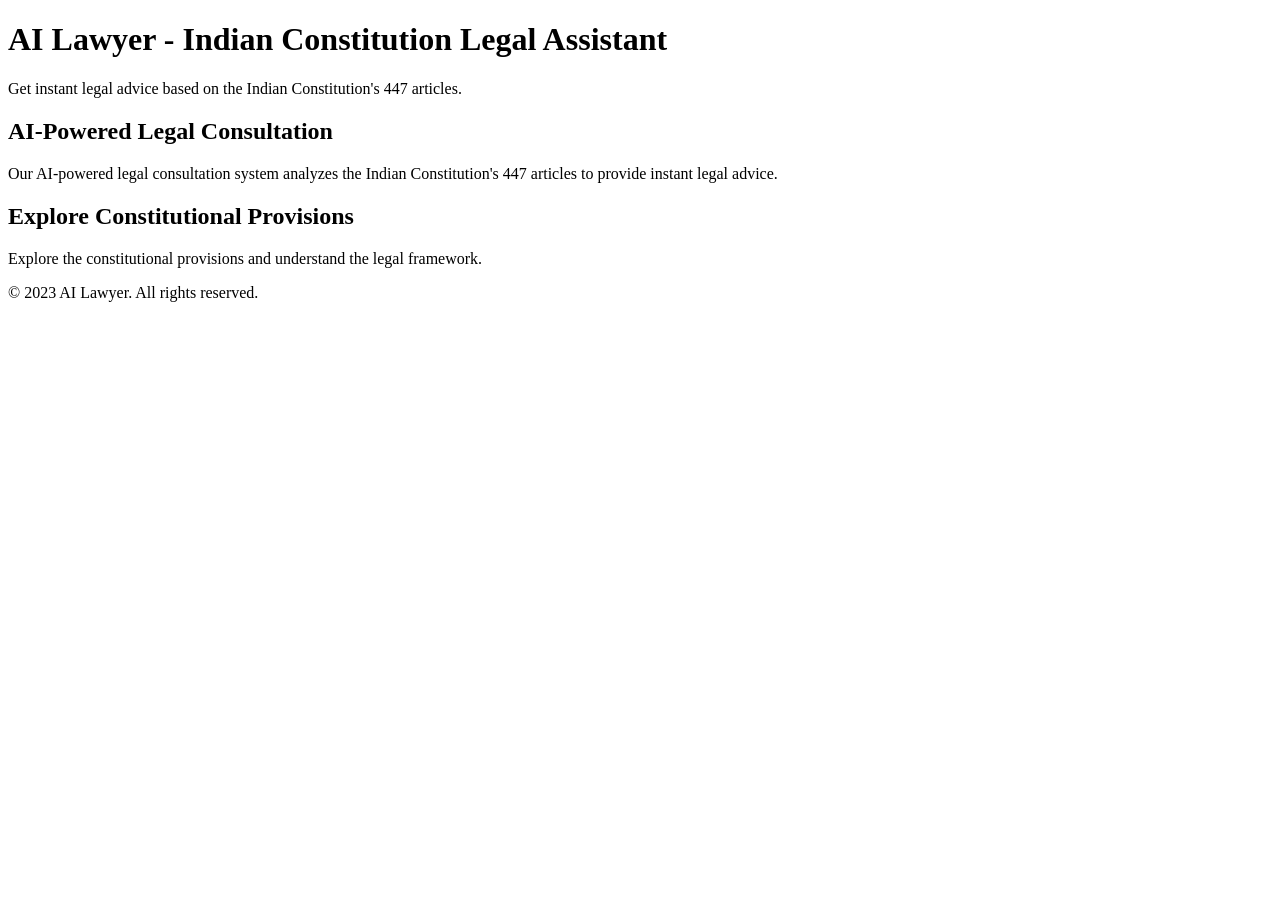
==== docs/index.html @ 7e2f6ca1 "Added files" ====
<!DOCTYPE html>
<html lang="en">
<head>
    <meta charset="UTF-8">
    <meta name="viewport" content="width=device-width, initial-scale=1.0">
    <meta http-equiv="Cache-Control" content="no-cache, no-store, must-revalidate">
    <meta http-equiv="Pragma" content="no-cache">
    <meta http-equiv="Expires" content="0">
    <title>AI Lawyer - Indian Constitution Legal Assistant</title>
    <meta name="description" content="AI-powered legal consultation based on the Indian Constitution's 447 articles. Get instant legal advice and explore constitutional provisions.">
    <link rel="preconnect" href="https://fonts.googleapis.com">
    <link rel="preconnect" href="https://fonts.gstatic.com" crossorigin>
    <link href="https://fonts.googleapis.com/css2?family=Inter:wght@300;400;500;600;700;800&family=Playfair+Display:wght@600;700;800&display=swap" rel="stylesheet">
    <link rel="stylesheet" href="static/style.css">
</head>
<body>
    <header>
        <h1>AI Lawyer - Indian Constitution Legal Assistant</h1>
        <p>Get instant legal advice based on the Indian Constitution's 447 articles.</p>
    </header>
    <main>
        <section>
            <h2>AI-Powered Legal Consultation</h2>
            <p>Our AI-powered legal consultation system analyzes the Indian Constitution's 447 articles to provide instant legal advice.</p>
        </section>
        <section>
            <h2>Explore Constitutional Provisions</h2>
            <p>Explore the constitutional provisions and understand the legal framework.</p>
        </section>
    </main>
    <footer>
        <p>© 2023 AI Lawyer. All rights reserved.</p>
    </footer>
    <script src="static/script.js"></script>
</body>
</html>
---- docs/static/style.css ----
/* ...existing code... */
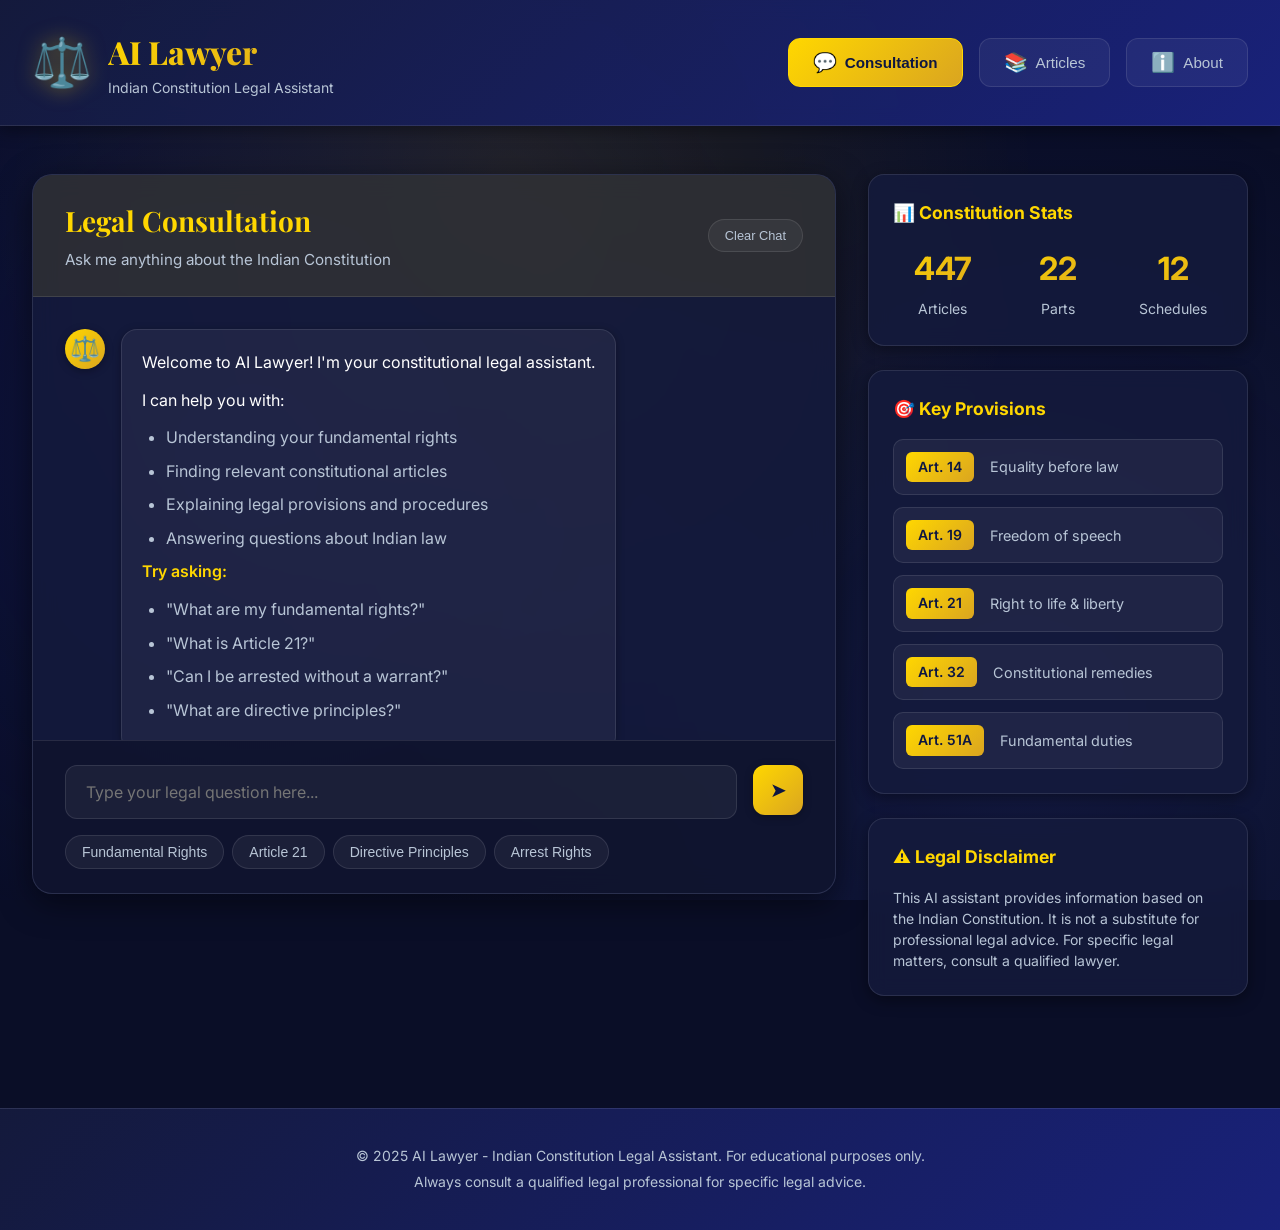
==== commit 99452820: "Overhaul AI Lawyer: Fix errors, expand constitutional data, improve UI, and enable GitHub Pages depl" ====
--- a/docs/index.html
+++ b/docs/index.html
@@ -1,5 +1,6 @@
 <!DOCTYPE html>
 <html lang="en">
+
 <head>
     <meta charset="UTF-8">
     <meta name="viewport" content="width=device-width, initial-scale=1.0">
@@ -7,30 +8,298 @@
     <meta http-equiv="Pragma" content="no-cache">
     <meta http-equiv="Expires" content="0">
     <title>AI Lawyer - Indian Constitution Legal Assistant</title>
-    <meta name="description" content="AI-powered legal consultation based on the Indian Constitution's 447 articles. Get instant legal advice and explore constitutional provisions.">
+    <meta name="description"
+        content="AI-powered legal consultation based on the Indian Constitution. Get instant legal advice and explore constitutional provisions.">
     <link rel="preconnect" href="https://fonts.googleapis.com">
     <link rel="preconnect" href="https://fonts.gstatic.com" crossorigin>
-    <link href="https://fonts.googleapis.com/css2?family=Inter:wght@300;400;500;600;700;800&family=Playfair+Display:wght@600;700;800&display=swap" rel="stylesheet">
+    <link
+        href="https://fonts.googleapis.com/css2?family=Inter:wght@300;400;500;600;700;800&family=Playfair+Display:wght@600;700;800&display=swap"
+        rel="stylesheet">
     <link rel="stylesheet" href="static/style.css">
 </head>
+
 <body>
-    <header>
-        <h1>AI Lawyer - Indian Constitution Legal Assistant</h1>
-        <p>Get instant legal advice based on the Indian Constitution's 447 articles.</p>
+    <!-- Header -->
+    <header class="header">
+        <div class="container">
+            <div class="header-content">
+                <div class="logo">
+                    <div class="logo-icon">⚖️</div>
+                    <div class="logo-text">
+                        <h1>AI Lawyer</h1>
+                        <p>Indian Constitution Legal Assistant</p>
+                    </div>
+                </div>
+                <nav class="nav">
+                    <button class="nav-btn active" data-section="consultation">
+                        <span class="icon">💬</span>
+                        Consultation
+                    </button>
+                    <button class="nav-btn" data-section="articles">
+                        <span class="icon">📚</span>
+                        Articles
+                    </button>
+                    <button class="nav-btn" data-section="about">
+                        <span class="icon">ℹ️</span>
+                        About
+                    </button>
+                </nav>
+            </div>
+        </div>
     </header>
-    <main>
-        <section>
-            <h2>AI-Powered Legal Consultation</h2>
-            <p>Our AI-powered legal consultation system analyzes the Indian Constitution's 447 articles to provide instant legal advice.</p>
-        </section>
-        <section>
-            <h2>Explore Constitutional Provisions</h2>
-            <p>Explore the constitutional provisions and understand the legal framework.</p>
-        </section>
+
+    <!-- Main Content -->
+    <main class="main">
+        <div class="container">
+            <!-- Consultation Section -->
+            <section id="consultation" class="section active">
+                <div class="consultation-layout">
+                    <!-- Chat Interface -->
+                    <div class="chat-container">
+                        <div class="chat-header">
+                            <div class="chat-header-info">
+                                <h2>Legal Consultation</h2>
+                                <p>Ask me anything about the Indian Constitution</p>
+                            </div>
+                            <button id="clearChat" class="quick-btn" style="margin-left: auto; padding: 0.5rem 1rem; font-size: 0.8rem;">Clear Chat</button>
+                        </div>
+
+                        <div class="chat-messages" id="chatMessages">
+                            <div class="message bot-message">
+                                <div class="message-avatar">⚖️</div>
+                                <div class="message-content">
+                                    <div class="message-text">
+                                        <p>Welcome to AI Lawyer! I'm your constitutional legal assistant.</p>
+                                        <p>I can help you with:</p>
+                                        <ul>
+                                            <li>Understanding your fundamental rights</li>
+                                            <li>Finding relevant constitutional articles</li>
+                                            <li>Explaining legal provisions and procedures</li>
+                                            <li>Answering questions about Indian law</li>
+                                        </ul>
+                                        <p><strong>Try asking:</strong></p>
+                                        <ul>
+                                            <li>"What are my fundamental rights?"</li>
+                                            <li>"What is Article 21?"</li>
+                                            <li>"Can I be arrested without a warrant?"</li>
+                                            <li>"What are directive principles?"</li>
+                                        </ul>
+                                    </div>
+                                </div>
+                            </div>
+                        </div>
+
+                        <div class="chat-input-container">
+                            <div class="chat-input-wrapper">
+                                <textarea id="chatInput" class="chat-input"
+                                    placeholder="Type your legal question here..." rows="1"></textarea>
+                                <button id="sendBtn" class="send-btn">
+                                    <span class="send-icon">➤</span>
+                                </button>
+                            </div>
+                            <div class="quick-questions">
+                                <button class="quick-btn" data-question="What are my fundamental rights?">Fundamental
+                                    Rights</button>
+                                <button class="quick-btn" data-question="What is Article 21?">Article 21</button>
+                                <button class="quick-btn" data-question="What are directive principles?">Directive
+                                    Principles</button>
+                                <button class="quick-btn" data-question="What are my rights if arrested?">Arrest
+                                    Rights</button>
+                            </div>
+                        </div>
+                    </div>
+
+                    <!-- Sidebar Info -->
+                    <div class="sidebar">
+                        <div class="info-card">
+                            <h3>📊 Constitution Stats</h3>
+                            <div class="stats">
+                                <div class="stat-item">
+                                    <div class="stat-number">447</div>
+                                    <div class="stat-label">Articles</div>
+                                </div>
+                                <div class="stat-item">
+                                    <div class="stat-number">22</div>
+                                    <div class="stat-label">Parts</div>
+                                </div>
+                                <div class="stat-item">
+                                    <div class="stat-number">12</div>
+                                    <div class="stat-label">Schedules</div>
+                                </div>
+                            </div>
+                        </div>
+
+                        <div class="info-card">
+                            <h3>🎯 Key Provisions</h3>
+                            <div class="provisions-list">
+                                <a href="#" class="provision-item" data-article="14">
+                                    <span class="provision-number">Art. 14</span>
+                                    <span class="provision-text">Equality before law</span>
+                                </a>
+                                <a href="#" class="provision-item" data-article="19">
+                                    <span class="provision-number">Art. 19</span>
+                                    <span class="provision-text">Freedom of speech</span>
+                                </a>
+                                <a href="#" class="provision-item" data-article="21">
+                                    <span class="provision-number">Art. 21</span>
+                                    <span class="provision-text">Right to life & liberty</span>
+                                </a>
+                                <a href="#" class="provision-item" data-article="32">
+                                    <span class="provision-number">Art. 32</span>
+                                    <span class="provision-text">Constitutional remedies</span>
+                                </a>
+                                <a href="#" class="provision-item" data-article="51A">
+                                    <span class="provision-number">Art. 51A</span>
+                                    <span class="provision-text">Fundamental duties</span>
+                                </a>
+                            </div>
+                        </div>
+
+                        <div class="info-card disclaimer-card">
+                            <h3>⚠️ Legal Disclaimer</h3>
+                            <p>This AI assistant provides information based on the Indian Constitution. It is not a
+                                substitute for professional legal advice. For specific legal matters, consult a
+                                qualified lawyer.</p>
+                        </div>
+                    </div>
+                </div>
+            </section>
+
+            <!-- Articles Section -->
+            <section id="articles" class="section">
+                <div class="articles-header">
+                    <h2>Browse Constitutional Articles</h2>
+                    <div class="search-container">
+                        <input type="text" id="articleSearch" class="search-input"
+                            placeholder="Search articles by number, title, or keyword...">
+                        <button class="search-btn">🔍</button>
+                    </div>
+                </div>
+
+                <div class="parts-grid" id="partsGrid">
+                    <!-- Parts will be loaded dynamically -->
+                </div>
+
+                <div class="articles-list" id="articlesList">
+                    <!-- Articles will be loaded dynamically -->
+                </div>
+            </section>
+
+            <!-- About Section -->
+            <section id="about" class="section">
+                <div class="about-content">
+                    <h2>About AI Lawyer</h2>
+
+                    <div class="about-card">
+                        <h3>🏛️ What is AI Lawyer?</h3>
+                        <p>AI Lawyer is an intelligent legal assistant that helps you understand and navigate the Indian
+                            Constitution. Built with advanced AI technology, it provides instant access to the
+                            articles of the Constitution and offers contextual legal guidance.</p>
+                    </div>
+
+                    <div class="about-card">
+                        <h3>⚡ Features</h3>
+                        <ul class="features-list">
+                            <li><strong>AI-Powered Consultation:</strong> Ask legal questions in natural language and
+                                get instant, relevant answers based on constitutional provisions.</li>
+                            <li><strong>Comprehensive Database:</strong> Access articles of the Indian
+                                Constitution, organized by parts and topics.</li>
+                            <li><strong>Smart Search:</strong> Find specific articles, rights, and provisions quickly
+                                with intelligent keyword matching.</li>
+                            <li><strong>Contextual Advice:</strong> Get explanations tailored to your specific legal
+                                queries with relevant article citations.</li>
+                            <li><strong>User-Friendly Interface:</strong> Modern, intuitive design makes legal research
+                                accessible to everyone.</li>
+                        </ul>
+                    </div>
+
+                    <div class="about-card">
+                        <h3>📖 Coverage</h3>
+                        <div class="coverage-grid">
+                            <div class="coverage-item">
+                                <h4>Part III</h4>
+                                <p>Fundamental Rights (Articles 12-35)</p>
+                            </div>
+                            <div class="coverage-item">
+                                <h4>Part IV</h4>
+                                <p>Directive Principles (Articles 36-51)</p>
+                            </div>
+                            <div class="coverage-item">
+                                <h4>Part IVA</h4>
+                                <p>Fundamental Duties (Article 51A)</p>
+                            </div>
+                            <div class="coverage-item">
+                                <h4>Part V</h4>
+                                <p>The Union (Articles 52-151)</p>
+                            </div>
+                            <div class="coverage-item">
+                                <h4>All Parts</h4>
+                                <p>Complete Constitution Coverage</p>
+                            </div>
+                            <div class="coverage-item">
+                                <h4>Amendments</h4>
+                                <p>Including Latest Updates</p>
+                            </div>
+                        </div>
+                    </div>
+
+                    <div class="about-card">
+                        <h3>🔒 Privacy & Accuracy</h3>
+                        <p>Your queries are processed securely and are not stored. All constitutional text is sourced
+                            from official government publications. However, this tool is for informational purposes only
+                            and does not constitute legal advice.</p>
+                    </div>
+
+                    <div class="about-card tech-stack">
+                        <h3>🛠️ Technology Stack</h3>
+                        <div class="tech-tags">
+                            <span class="tech-tag">HTML5</span>
+                            <span class="tech-tag">CSS3</span>
+                            <span class="tech-tag">JavaScript</span>
+                        </div>
+                    </div>
+                </div>
+            </section>
+        </div>
     </main>
-    <footer>
-        <p>© 2023 AI Lawyer. All rights reserved.</p>
+
+    <!-- Footer -->
+    <footer class="footer">
+        <div class="container">
+            <p>&copy; 2025 AI Lawyer - Indian Constitution Legal Assistant. For educational purposes only.</p>
+            <p>Always consult a qualified legal professional for specific legal advice.</p>
+        </div>
     </footer>
+
+    <!-- Loading Overlay -->
+    <div class="loading-overlay" id="loadingOverlay">
+        <div class="loading-spinner"></div>
+        <p>Processing your query...</p>
+    </div>
+
+    <!-- Article Detail Modal -->
+    <div class="article-modal" id="articleModal">
+        <div class="article-modal-backdrop"></div>
+        <div class="article-modal-container">
+            <div class="article-modal-header">
+                <div class="article-modal-number" id="modalArticleNumber"></div>
+                <div class="article-modal-title-section">
+                    <h2 class="article-modal-title" id="modalArticleTitle"></h2>
+                    <p class="article-modal-part" id="modalArticlePart"></p>
+                </div>
+                <button class="article-modal-close" id="modalCloseBtn" aria-label="Close modal">
+                    <span>✕</span>
+                </button>
+            </div>
+            <div class="article-modal-body">
+                <div class="article-modal-text" id="modalArticleText"></div>
+            </div>
+        </div>
+    </div>
+
+    <button id="scrollTopBtn" class="scroll-top-btn" title="Go to top">↑</button>
+
     <script src="static/script.js"></script>
 </body>
-</html>+
+</html>
--- a/docs/static/style.css
+++ b/docs/static/style.css
@@ -1 +1,1175 @@
-/* ...existing code... */
+/* ===== CSS Variables ===== */
+:root {
+    --primary-color: #1a237e;
+    --primary-light: #3949ab;
+    --primary-dark: #0d1642;
+    --accent-gold: #ffd700;
+    --accent-gold-dark: #daa520;
+    --bg-dark: #0a0e27;
+    --bg-card: #151b3d;
+    --bg-card-hover: #1e2651;
+    --text-primary: #ffffff;
+    --text-secondary: #b8c5d6;
+    --text-muted: #7a8ba3;
+    --border-color: rgba(255, 255, 255, 0.1);
+    --success-color: #4caf50;
+    --error-color: #f44336;
+    --shadow-sm: 0 2px 8px rgba(0, 0, 0, 0.3);
+    --shadow-md: 0 4px 16px rgba(0, 0, 0, 0.4);
+    --shadow-lg: 0 8px 32px rgba(0, 0, 0, 0.5);
+    --gradient-primary: linear-gradient(135deg, #1a237e 0%, #3949ab 100%);
+    --gradient-gold: linear-gradient(135deg, #ffd700 0%, #daa520 100%);
+    --gradient-card: linear-gradient(135deg, rgba(21, 27, 61, 0.95) 0%, rgba(26, 35, 126, 0.95) 100%);
+}
+
+/* ===== Reset & Base Styles ===== */
+* {
+    margin: 0;
+    padding: 0;
+    box-sizing: border-box;
+}
+
+body {
+    font-family: 'Inter', -apple-system, BlinkMacSystemFont, 'Segoe UI', Roboto, sans-serif;
+    background: var(--bg-dark);
+    color: var(--text-primary);
+    line-height: 1.6;
+    overflow-x: hidden;
+}
+
+/* Animated background */
+body::before {
+    content: '';
+    position: fixed;
+    top: 0;
+    left: 0;
+    width: 100%;
+    height: 100%;
+    background:
+        radial-gradient(circle at 20% 50%, rgba(26, 35, 126, 0.3) 0%, transparent 50%),
+        radial-gradient(circle at 80% 80%, rgba(57, 73, 171, 0.2) 0%, transparent 50%),
+        radial-gradient(circle at 40% 20%, rgba(255, 215, 0, 0.1) 0%, transparent 50%);
+    z-index: -1;
+    animation: backgroundShift 20s ease-in-out infinite;
+}
+
+@keyframes backgroundShift {
+
+    0%,
+    100% {
+        opacity: 1;
+        transform: scale(1);
+    }
+
+    50% {
+        opacity: 0.8;
+        transform: scale(1.1);
+    }
+}
+
+.container {
+    max-width: 1400px;
+    margin: 0 auto;
+    padding: 0 2rem;
+}
+
+/* ===== Header ===== */
+.header {
+    background: var(--gradient-card);
+    backdrop-filter: blur(10px);
+    border-bottom: 1px solid var(--border-color);
+    padding: 1.5rem 0;
+    position: sticky;
+    top: 0;
+    z-index: 100;
+    box-shadow: var(--shadow-md);
+}
+
+.header-content {
+    display: flex;
+    justify-content: space-between;
+    align-items: center;
+    gap: 2rem;
+}
+
+.logo {
+    display: flex;
+    align-items: center;
+    gap: 1rem;
+}
+
+.logo-icon {
+    font-size: 3rem;
+    filter: drop-shadow(0 0 10px rgba(255, 215, 0, 0.5));
+    animation: pulse 3s ease-in-out infinite;
+}
+
+@keyframes pulse {
+
+    0%,
+    100% {
+        transform: scale(1);
+    }
+
+    50% {
+        transform: scale(1.1);
+    }
+}
+
+.logo-text h1 {
+    font-family: 'Playfair Display', serif;
+    font-size: 2rem;
+    font-weight: 800;
+    background: var(--gradient-gold);
+    -webkit-background-clip: text;
+    -webkit-text-fill-color: transparent;
+    background-clip: text;
+    margin: 0;
+}
+
+.logo-text p {
+    font-size: 0.875rem;
+    color: var(--text-secondary);
+    margin: 0;
+}
+
+.nav {
+    display: flex;
+    gap: 1rem;
+}
+
+.nav-btn {
+    background: rgba(255, 255, 255, 0.05);
+    border: 1px solid var(--border-color);
+    color: var(--text-secondary);
+    padding: 0.75rem 1.5rem;
+    border-radius: 12px;
+    cursor: pointer;
+    font-size: 0.95rem;
+    font-weight: 500;
+    display: flex;
+    align-items: center;
+    gap: 0.5rem;
+    transition: all 0.3s ease;
+}
+
+.nav-btn:hover {
+    background: rgba(255, 255, 255, 0.1);
+    border-color: var(--accent-gold);
+    color: var(--text-primary);
+    transform: translateY(-2px);
+}
+
+.nav-btn.active {
+    background: var(--gradient-gold);
+    border-color: var(--accent-gold);
+    color: var(--primary-dark);
+    font-weight: 600;
+}
+
+.nav-btn .icon {
+    font-size: 1.2rem;
+}
+
+/* ===== Main Content ===== */
+.main {
+    padding: 3rem 0;
+    min-height: calc(100vh - 200px);
+}
+
+.section {
+    display: none;
+    animation: fadeIn 0.5s ease;
+}
+
+.section.active {
+    display: block;
+}
+
+@keyframes fadeIn {
+    from {
+        opacity: 0;
+        transform: translateY(20px);
+    }
+
+    to {
+        opacity: 1;
+        transform: translateY(0);
+    }
+}
+
+/* ===== Consultation Section ===== */
+.consultation-layout {
+    display: grid;
+    grid-template-columns: 1fr 380px;
+    gap: 2rem;
+}
+
+.chat-container {
+    background: rgba(21, 27, 61, 0.85);
+    backdrop-filter: blur(12px);
+    border: 1px solid rgba(255, 255, 255, 0.1);
+    border-radius: 20px;
+    overflow: hidden;
+    box-shadow: var(--shadow-lg);
+    display: flex;
+    flex-direction: column;
+    height: calc(100vh - 180px);
+}
+
+.chat-header {
+    background: rgba(255, 215, 0, 0.1);
+    border-bottom: 1px solid var(--border-color);
+    padding: 1.5rem 2rem;
+    display: flex;
+    align-items: center;
+}
+
+.chat-header h2 {
+    font-family: 'Playfair Display', serif;
+    font-size: 1.75rem;
+    margin-bottom: 0.25rem;
+    color: var(--accent-gold);
+}
+
+.chat-header p {
+    color: var(--text-secondary);
+    font-size: 0.95rem;
+}
+
+.chat-messages {
+    flex: 1;
+    overflow-y: auto;
+    padding: 2rem;
+    display: flex;
+    flex-direction: column;
+    gap: 1.5rem;
+}
+
+/* Custom scrollbar */
+.chat-messages::-webkit-scrollbar {
+    width: 8px;
+}
+
+.chat-messages::-webkit-scrollbar-track {
+    background: rgba(255, 255, 255, 0.05);
+}
+
+.chat-messages::-webkit-scrollbar-thumb {
+    background: var(--accent-gold);
+    border-radius: 4px;
+}
+
+.message {
+    display: flex;
+    gap: 1rem;
+    animation: messageSlide 0.4s ease;
+}
+
+@keyframes messageSlide {
+    from {
+        opacity: 0;
+        transform: translateX(-20px);
+    }
+
+    to {
+        opacity: 1;
+        transform: translateX(0);
+    }
+}
+
+.user-message {
+    flex-direction: row-reverse;
+}
+
+.user-message .message-content {
+    background: var(--gradient-primary);
+}
+
+.message-avatar {
+    width: 40px;
+    height: 40px;
+    border-radius: 50%;
+    background: var(--gradient-gold);
+    display: flex;
+    align-items: center;
+    justify-content: center;
+    font-size: 1.5rem;
+    flex-shrink: 0;
+    box-shadow: var(--shadow-sm);
+}
+
+.user-message .message-avatar {
+    background: var(--gradient-primary);
+}
+
+.message-content {
+    background: rgba(255, 255, 255, 0.05);
+    border: 1px solid var(--border-color);
+    border-radius: 16px;
+    padding: 1.25rem;
+    max-width: 75%;
+    box-shadow: var(--shadow-sm);
+}
+
+.message-text {
+    color: var(--text-primary);
+    line-height: 1.6;
+}
+
+.message-text p {
+    margin-bottom: 0.75rem;
+}
+
+.message-text p:last-child {
+    margin-bottom: 0;
+}
+
+.message-text ul {
+    margin: 0.5rem 0;
+    padding-left: 1.5rem;
+}
+
+.message-text li {
+    margin: 0.5rem 0;
+    color: var(--text-secondary);
+}
+
+.message-text strong {
+    color: var(--accent-gold);
+    font-weight: 600;
+}
+
+.article-reference {
+    background: rgba(255, 215, 0, 0.1);
+    border-left: 3px solid var(--accent-gold);
+    padding: 1rem;
+    margin: 1rem 0;
+    border-radius: 8px;
+}
+
+.article-reference h4 {
+    color: var(--accent-gold);
+    margin-bottom: 0.5rem;
+    font-size: 1.1rem;
+}
+
+.disclaimer {
+    background: rgba(244, 67, 54, 0.1);
+    border-left: 3px solid var(--error-color);
+    padding: 0.75rem 1rem;
+    margin-top: 1rem;
+    border-radius: 8px;
+    font-size: 0.875rem;
+    color: var(--text-secondary);
+}
+
+.chat-input-container {
+    border-top: 1px solid var(--border-color);
+    padding: 1.5rem 2rem;
+    background: rgba(0, 0, 0, 0.2);
+}
+
+.chat-input-wrapper {
+    display: flex;
+    gap: 1rem;
+    margin-bottom: 1rem;
+}
+
+.chat-input {
+    flex: 1;
+    background: rgba(255, 255, 255, 0.05);
+    border: 1px solid var(--border-color);
+    border-radius: 12px;
+    padding: 1rem 1.25rem;
+    color: var(--text-primary);
+    font-size: 1rem;
+    font-family: inherit;
+    resize: none;
+    max-height: 120px;
+    transition: all 0.3s ease;
+}
+
+.chat-input:focus {
+    outline: none;
+    border-color: var(--accent-gold);
+    background: rgba(255, 255, 255, 0.08);
+    box-shadow: 0 0 0 3px rgba(255, 215, 0, 0.1);
+}
+
+.send-btn {
+    background: var(--gradient-gold);
+    border: none;
+    width: 50px;
+    height: 50px;
+    border-radius: 12px;
+    cursor: pointer;
+    display: flex;
+    align-items: center;
+    justify-content: center;
+    transition: all 0.3s ease;
+    box-shadow: var(--shadow-sm);
+}
+
+.send-btn:hover {
+    transform: translateY(-2px);
+    box-shadow: var(--shadow-md);
+}
+
+.send-btn:active {
+    transform: translateY(0);
+}
+
+.send-icon {
+    font-size: 1.25rem;
+    color: var(--primary-dark);
+}
+
+.quick-questions {
+    display: flex;
+    flex-wrap: wrap;
+    gap: 0.5rem;
+}
+
+.quick-btn {
+    background: rgba(255, 255, 255, 0.05);
+    border: 1px solid var(--border-color);
+    color: var(--text-secondary);
+    padding: 0.5rem 1rem;
+    border-radius: 20px;
+    font-size: 0.875rem;
+    cursor: pointer;
+    transition: all 0.3s ease;
+}
+
+.quick-btn:hover {
+    background: rgba(255, 215, 0, 0.1);
+    border-color: var(--accent-gold);
+    color: var(--accent-gold);
+}
+
+/* ===== Sidebar ===== */
+.sidebar {
+    display: flex;
+    flex-direction: column;
+    gap: 1.5rem;
+}
+
+.info-card {
+    background: rgba(21, 27, 61, 0.85);
+    backdrop-filter: blur(10px);
+    border: 1px solid rgba(255, 255, 255, 0.1);
+    border-radius: 16px;
+    padding: 1.5rem;
+    box-shadow: var(--shadow-md);
+    transition: all 0.3s ease;
+}
+
+.info-card:hover {
+    transform: translateY(-4px);
+    box-shadow: var(--shadow-lg);
+}
+
+.info-card h3 {
+    font-size: 1.1rem;
+    margin-bottom: 1rem;
+    color: var(--accent-gold);
+    display: flex;
+    align-items: center;
+    gap: 0.5rem;
+}
+
+.stats {
+    display: grid;
+    grid-template-columns: repeat(3, 1fr);
+    gap: 1rem;
+}
+
+.stat-item {
+    text-align: center;
+}
+
+.stat-number {
+    font-size: 2rem;
+    font-weight: 700;
+    background: var(--gradient-gold);
+    -webkit-background-clip: text;
+    -webkit-text-fill-color: transparent;
+    background-clip: text;
+}
+
+.stat-label {
+    font-size: 0.875rem;
+    color: var(--text-secondary);
+    margin-top: 0.25rem;
+}
+
+.provisions-list {
+    display: flex;
+    flex-direction: column;
+    gap: 0.75rem;
+}
+
+.provision-item {
+    display: flex;
+    align-items: center;
+    gap: 1rem;
+    padding: 0.75rem;
+    background: rgba(255, 255, 255, 0.05);
+    border: 1px solid var(--border-color);
+    border-radius: 10px;
+    text-decoration: none;
+    transition: all 0.3s ease;
+}
+
+.provision-item:hover {
+    background: rgba(255, 215, 0, 0.1);
+    border-color: var(--accent-gold);
+    transform: translateX(5px);
+}
+
+.provision-number {
+    background: var(--gradient-gold);
+    color: var(--primary-dark);
+    padding: 0.25rem 0.75rem;
+    border-radius: 6px;
+    font-weight: 600;
+    font-size: 0.875rem;
+    white-space: nowrap;
+}
+
+.provision-text {
+    color: var(--text-secondary);
+    font-size: 0.9rem;
+}
+
+.disclaimer-card p {
+    color: var(--text-secondary);
+    font-size: 0.875rem;
+    line-height: 1.5;
+}
+
+/* ===== Articles Section ===== */
+.articles-header {
+    margin-bottom: 2rem;
+}
+
+.articles-header h2 {
+    font-family: 'Playfair Display', serif;
+    font-size: 2.5rem;
+    margin-bottom: 1.5rem;
+    background: var(--gradient-gold);
+    -webkit-background-clip: text;
+    -webkit-text-fill-color: transparent;
+    background-clip: text;
+}
+
+.search-container {
+    display: flex;
+    gap: 1rem;
+    max-width: 600px;
+}
+
+.search-input {
+    flex: 1;
+    background: rgba(255, 255, 255, 0.05);
+    border: 1px solid var(--border-color);
+    border-radius: 12px;
+    padding: 1rem 1.5rem;
+    color: var(--text-primary);
+    font-size: 1rem;
+    transition: all 0.3s ease;
+}
+
+.search-input:focus {
+    outline: none;
+    border-color: var(--accent-gold);
+    background: rgba(255, 255, 255, 0.08);
+    box-shadow: 0 0 0 3px rgba(255, 215, 0, 0.1);
+}
+
+.search-btn {
+    background: var(--gradient-gold);
+    border: none;
+    padding: 1rem 1.5rem;
+    border-radius: 12px;
+    cursor: pointer;
+    font-size: 1.25rem;
+    transition: all 0.3s ease;
+}
+
+.search-btn:hover {
+    transform: translateY(-2px);
+    box-shadow: var(--shadow-md);
+}
+
+.parts-grid {
+    display: grid;
+    grid-template-columns: repeat(auto-fill, minmax(280px, 1fr));
+    gap: 1.5rem;
+    margin-bottom: 3rem;
+}
+
+.part-card {
+    background: var(--gradient-card);
+    border: 1px solid var(--border-color);
+    border-radius: 16px;
+    padding: 1.5rem;
+    cursor: pointer;
+    transition: all 0.3s ease;
+    box-shadow: var(--shadow-md);
+}
+
+.part-card:hover {
+    transform: translateY(-5px);
+    box-shadow: var(--shadow-lg);
+    border-color: var(--accent-gold);
+}
+
+.part-number {
+    font-size: 2rem;
+    font-weight: 700;
+    background: var(--gradient-gold);
+    -webkit-background-clip: text;
+    -webkit-text-fill-color: transparent;
+    background-clip: text;
+    margin-bottom: 0.5rem;
+}
+
+.part-title {
+    font-size: 1.1rem;
+    font-weight: 600;
+    color: var(--text-primary);
+    margin-bottom: 0.5rem;
+}
+
+.part-count {
+    font-size: 0.875rem;
+    color: var(--text-secondary);
+}
+
+.articles-list {
+    display: flex;
+    flex-direction: column;
+    gap: 1.5rem;
+}
+
+.article-card {
+    background: rgba(21, 27, 61, 0.85);
+    backdrop-filter: blur(10px);
+    border: 1px solid rgba(255, 255, 255, 0.1);
+    border-radius: 16px;
+    padding: 2rem;
+    box-shadow: var(--shadow-md);
+    transition: all 0.3s ease;
+}
+
+.article-card:hover {
+    transform: translateY(-3px);
+    box-shadow: var(--shadow-lg);
+    border-color: var(--accent-gold);
+}
+
+.article-header {
+    display: flex;
+    align-items: flex-start;
+    gap: 1.5rem;
+    margin-bottom: 1rem;
+}
+
+.article-number-badge {
+    background: var(--gradient-gold);
+    color: var(--primary-dark);
+    padding: 0.5rem 1rem;
+    border-radius: 10px;
+    font-weight: 700;
+    font-size: 1.1rem;
+    white-space: nowrap;
+}
+
+.article-title-section {
+    flex: 1;
+}
+
+.article-title {
+    font-size: 1.3rem;
+    font-weight: 600;
+    color: var(--text-primary);
+    margin-bottom: 0.5rem;
+}
+
+.article-part {
+    font-size: 0.875rem;
+    color: var(--text-secondary);
+}
+
+.article-text {
+    color: var(--text-secondary);
+    line-height: 1.8;
+    margin-top: 1rem;
+}
+
+/* ===== About Section ===== */
+.about-content {
+    max-width: 900px;
+    margin: 0 auto;
+}
+
+.about-content h2 {
+    font-family: 'Playfair Display', serif;
+    font-size: 2.5rem;
+    margin-bottom: 2rem;
+    background: var(--gradient-gold);
+    -webkit-background-clip: text;
+    -webkit-text-fill-color: transparent;
+    background-clip: text;
+    text-align: center;
+}
+
+.about-card {
+    background: var(--gradient-card);
+    border: 1px solid var(--border-color);
+    border-radius: 16px;
+    padding: 2rem;
+    margin-bottom: 2rem;
+    box-shadow: var(--shadow-md);
+}
+
+.about-card h3 {
+    font-size: 1.5rem;
+    margin-bottom: 1rem;
+    color: var(--accent-gold);
+}
+
+.about-card p {
+    color: var(--text-secondary);
+    line-height: 1.8;
+    margin-bottom: 1rem;
+}
+
+.about-card p:last-child {
+    margin-bottom: 0;
+}
+
+.features-list {
+    list-style: none;
+    padding: 0;
+}
+
+.features-list li {
+    padding: 1rem;
+    margin-bottom: 1rem;
+    background: rgba(255, 255, 255, 0.05);
+    border-left: 3px solid var(--accent-gold);
+    border-radius: 8px;
+    color: var(--text-secondary);
+    line-height: 1.6;
+}
+
+.features-list li:last-child {
+    margin-bottom: 0;
+}
+
+.coverage-grid {
+    display: grid;
+    grid-template-columns: repeat(auto-fit, minmax(200px, 1fr));
+    gap: 1rem;
+    margin-top: 1rem;
+}
+
+.coverage-item {
+    background: rgba(255, 255, 255, 0.05);
+    border: 1px solid var(--border-color);
+    border-radius: 12px;
+    padding: 1.5rem;
+    text-align: center;
+    transition: all 0.3s ease;
+}
+
+.coverage-item:hover {
+    background: rgba(255, 215, 0, 0.1);
+    border-color: var(--accent-gold);
+    transform: translateY(-3px);
+}
+
+.coverage-item h4 {
+    color: var(--accent-gold);
+    font-size: 1.2rem;
+    margin-bottom: 0.5rem;
+}
+
+.coverage-item p {
+    color: var(--text-secondary);
+    font-size: 0.9rem;
+    margin: 0;
+}
+
+.tech-stack {
+    margin-top: 0;
+}
+
+.tech-tags {
+    display: flex;
+    flex-wrap: wrap;
+    gap: 0.75rem;
+    margin-top: 1rem;
+}
+
+.tech-tag {
+    background: var(--gradient-primary);
+    color: var(--text-primary);
+    padding: 0.5rem 1rem;
+    border-radius: 20px;
+    font-size: 0.875rem;
+    font-weight: 500;
+}
+
+/* ===== Footer ===== */
+.footer {
+    background: var(--gradient-card);
+    border-top: 1px solid var(--border-color);
+    padding: 2rem 0;
+    text-align: center;
+    margin-top: 4rem;
+}
+
+.footer p {
+    color: var(--text-secondary);
+    font-size: 0.875rem;
+    margin: 0.25rem 0;
+}
+
+/* ===== Loading Overlay ===== */
+.loading-overlay {
+    position: fixed;
+    top: 0;
+    left: 0;
+    width: 100%;
+    height: 100%;
+    background: rgba(10, 14, 39, 0.95);
+    display: none;
+    align-items: center;
+    justify-content: center;
+    flex-direction: column;
+    gap: 1rem;
+    z-index: 1000;
+}
+
+.loading-overlay.active {
+    display: flex;
+}
+
+.loading-spinner {
+    width: 60px;
+    height: 60px;
+    border: 4px solid rgba(255, 215, 0, 0.2);
+    border-top-color: var(--accent-gold);
+    border-radius: 50%;
+    animation: spin 1s linear infinite;
+}
+
+@keyframes spin {
+    to {
+        transform: rotate(360deg);
+    }
+}
+
+.loading-overlay p {
+    color: var(--text-secondary);
+    font-size: 1.1rem;
+}
+
+/* ===== Scroll Top Button ===== */
+.scroll-top-btn {
+    position: fixed;
+    bottom: 30px;
+    right: 30px;
+    width: 50px;
+    height: 50px;
+    background: var(--gradient-gold);
+    color: var(--primary-dark);
+    border: none;
+    border-radius: 50%;
+    font-size: 1.5rem;
+    font-weight: bold;
+    cursor: pointer;
+    box-shadow: var(--shadow-lg);
+    display: none;
+    align-items: center;
+    justify-content: center;
+    z-index: 999;
+    transition: all 0.3s ease;
+}
+
+.scroll-top-btn:hover {
+    transform: translateY(-5px);
+    box-shadow: 0 0 20px rgba(255, 215, 0, 0.4);
+}
+
+.copy-btn {
+    background: rgba(255, 255, 255, 0.1);
+    border: 1px solid var(--border-color);
+    color: var(--accent-gold);
+    padding: 4px 8px;
+    border-radius: 4px;
+    font-size: 0.7rem;
+    cursor: pointer;
+    margin-left: 10px;
+    transition: all 0.2s ease;
+}
+
+.copy-btn:hover {
+    background: var(--accent-gold);
+    color: var(--primary-dark);
+}
+
+/* ===== Responsive Design ===== */
+@media (max-width: 1024px) {
+    .consultation-layout {
+        grid-template-columns: 1fr;
+    }
+
+    .sidebar {
+        display: grid;
+        grid-template-columns: repeat(auto-fit, minmax(250px, 1fr));
+        gap: 1.5rem;
+    }
+}
+
+@media (max-width: 768px) {
+    .container {
+        padding: 0 1rem;
+    }
+
+    .header-content {
+        flex-direction: column;
+        gap: 1rem;
+    }
+
+    .nav {
+        width: 100%;
+        justify-content: center;
+    }
+
+    .nav-btn {
+        flex: 1;
+        justify-content: center;
+        padding: 0.75rem 1rem;
+        font-size: 0.875rem;
+    }
+
+    .logo-text h1 {
+        font-size: 1.5rem;
+    }
+
+    .chat-container {
+        height: calc(100vh - 300px);
+    }
+
+    .message-content {
+        max-width: 85%;
+    }
+
+    .parts-grid {
+        grid-template-columns: 1fr;
+    }
+
+    .stats {
+        grid-template-columns: repeat(3, 1fr);
+    }
+}
+
+@media (max-width: 480px) {
+    .logo-icon {
+        font-size: 2rem;
+    }
+
+    .logo-text h1 {
+        font-size: 1.25rem;
+    }
+
+    .nav-btn .icon {
+        font-size: 1rem;
+    }
+
+    .chat-header h2 {
+        font-size: 1.5rem;
+    }
+
+    .about-content h2,
+    .articles-header h2 {
+        font-size: 2rem;
+    }
+}
+
+/* ===== Article Detail Modal ===== */
+.article-modal {
+    position: fixed;
+    top: 0;
+    left: 0;
+    width: 100%;
+    height: 100%;
+    z-index: 2000;
+    display: none;
+    align-items: center;
+    justify-content: center;
+    padding: 2rem;
+}
+
+.article-modal.active {
+    display: flex;
+    animation: modalFadeIn 0.3s ease;
+}
+
+.article-modal-backdrop {
+    position: absolute;
+    top: 0;
+    left: 0;
+    width: 100%;
+    height: 100%;
+    background: rgba(10, 14, 39, 0.95);
+    backdrop-filter: blur(8px);
+    cursor: pointer;
+}
+
+.article-modal-container {
+    position: relative;
+    max-width: 900px;
+    width: 100%;
+    max-height: 85vh;
+    background: rgba(21, 27, 61, 0.95);
+    backdrop-filter: blur(15px);
+    border: 1px solid rgba(255, 255, 255, 0.1);
+    border-radius: 24px;
+    box-shadow: var(--shadow-lg);
+    display: flex;
+    flex-direction: column;
+    overflow: hidden;
+    animation: modalSlideIn 0.4s cubic-bezier(0.34, 1.56, 0.64, 1);
+}
+
+@keyframes modalFadeIn {
+    from {
+        opacity: 0;
+    }
+
+    to {
+        opacity: 1;
+    }
+}
+
+@keyframes modalSlideIn {
+    from {
+        opacity: 0;
+        transform: translateY(30px) scale(0.95);
+    }
+
+    to {
+        opacity: 1;
+        transform: translateY(0) scale(1);
+    }
+}
+
+.article-modal-header {
+    display: flex;
+    align-items: flex-start;
+    gap: 1.5rem;
+    padding: 2rem;
+    background: rgba(255, 215, 0, 0.1);
+    border-bottom: 1px solid var(--border-color);
+}
+
+.article-modal-number {
+    background: var(--gradient-gold);
+    color: var(--primary-dark);
+    padding: 0.75rem 1.25rem;
+    border-radius: 12px;
+    font-weight: 700;
+    font-size: 1.25rem;
+    white-space: nowrap;
+    box-shadow: var(--shadow-sm);
+}
+
+.article-modal-title-section {
+    flex: 1;
+}
+
+.article-modal-title {
+    font-family: 'Playfair Display', serif;
+    font-size: 1.75rem;
+    font-weight: 700;
+    color: var(--text-primary);
+    margin: 0 0 0.5rem 0;
+    line-height: 1.3;
+}
+
+.article-modal-part {
+    color: var(--text-secondary);
+    font-size: 0.95rem;
+    margin: 0;
+}
+
+.article-modal-close {
+    background: rgba(255, 255, 255, 0.1);
+    border: 1px solid var(--border-color);
+    width: 40px;
+    height: 40px;
+    border-radius: 10px;
+    cursor: pointer;
+    display: flex;
+    align-items: center;
+    justify-content: center;
+    transition: all 0.3s ease;
+    flex-shrink: 0;
+}
+
+.article-modal-close:hover {
+    background: var(--accent-gold);
+    border-color: var(--accent-gold);
+    transform: rotate(90deg);
+}
+
+.article-modal-close span {
+    font-size: 1.5rem;
+    color: var(--text-primary);
+    font-weight: 300;
+    line-height: 1;
+}
+
+.article-modal-close:hover span {
+    color: var(--primary-dark);
+}
+
+.article-modal-body {
+    flex: 1;
+    overflow-y: auto;
+    padding: 2rem;
+}
+
+.article-modal-body::-webkit-scrollbar {
+    width: 8px;
+}
+
+.article-modal-body::-webkit-scrollbar-track {
+    background: rgba(255, 255, 255, 0.05);
+}
+
+.article-modal-body::-webkit-scrollbar-thumb {
+    background: var(--accent-gold);
+    border-radius: 4px;
+}
+
+.article-modal-text {
+    color: var(--text-secondary);
+    font-size: 1.05rem;
+    line-height: 1.8;
+    white-space: pre-wrap;
+}
+
+.article-modal-text p {
+    margin-bottom: 1rem;
+}
+
+.article-modal-text p:last-child {
+    margin-bottom: 0;
+}
